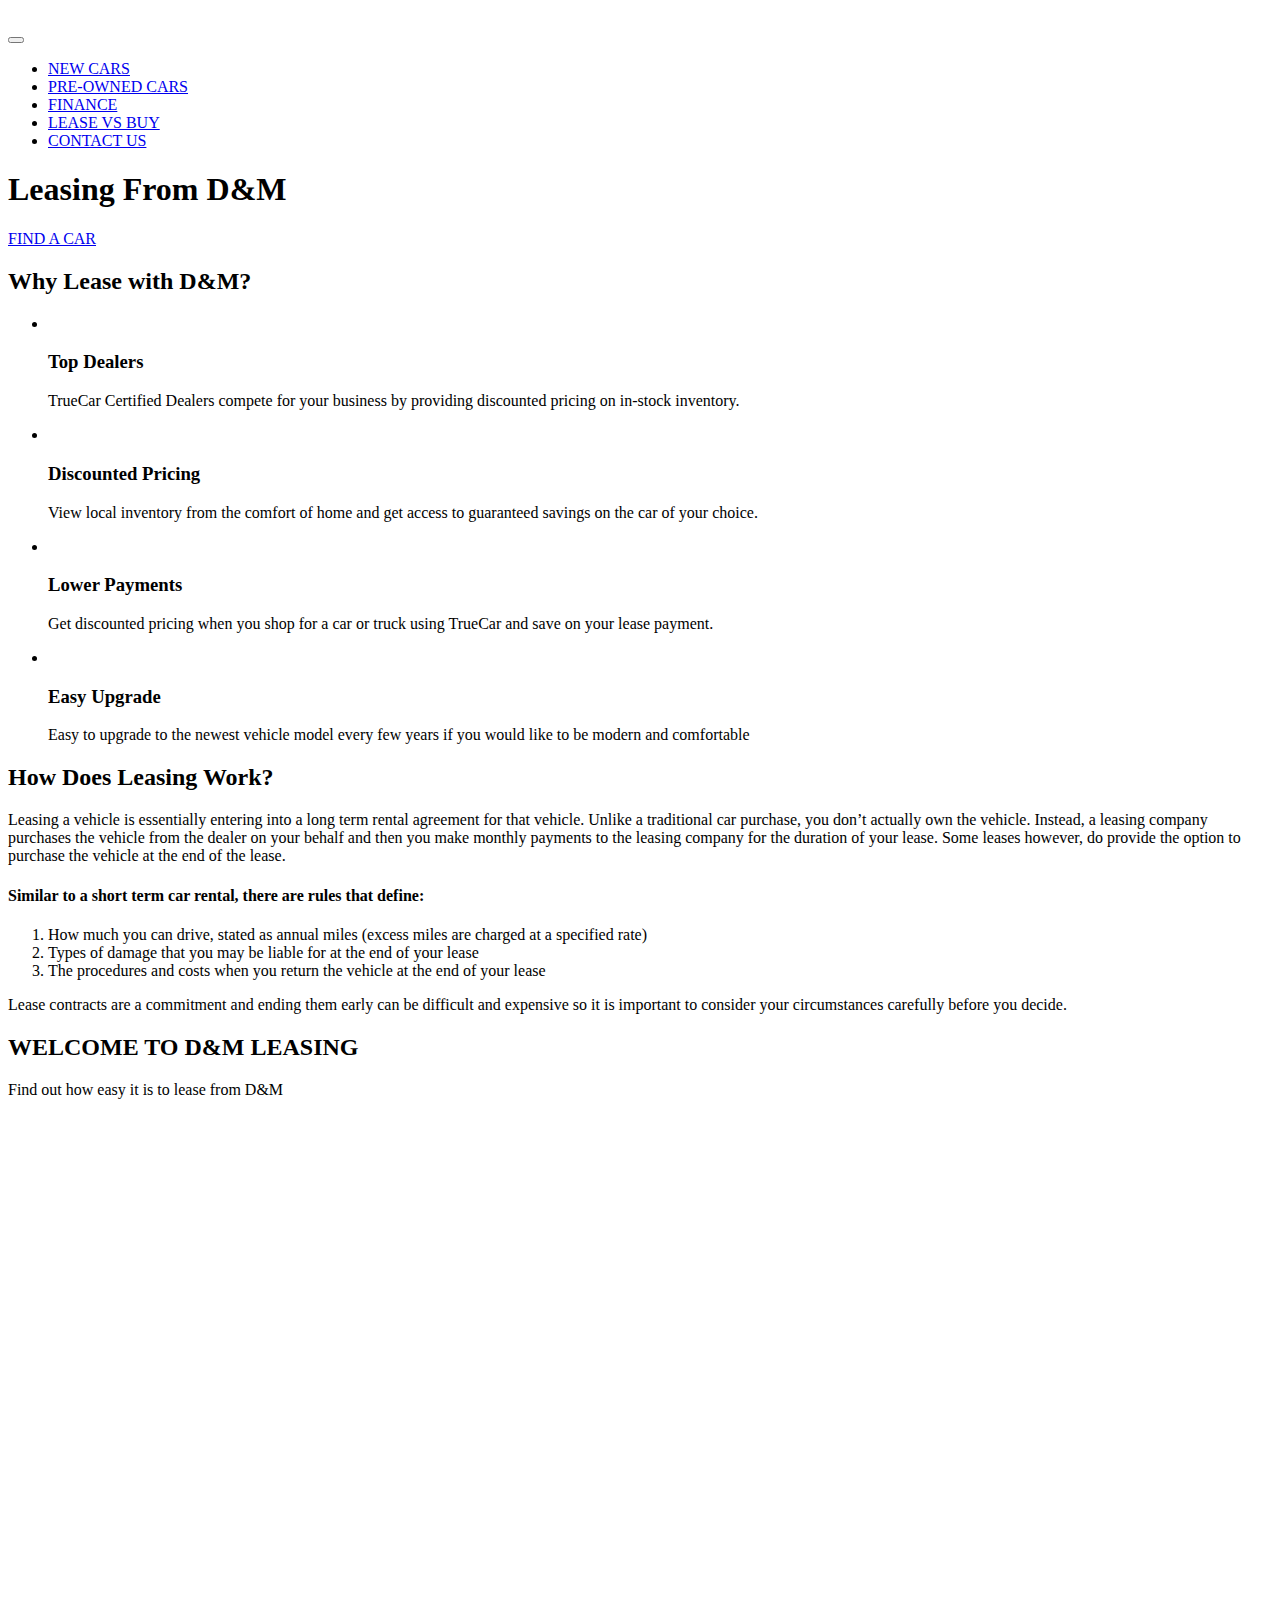
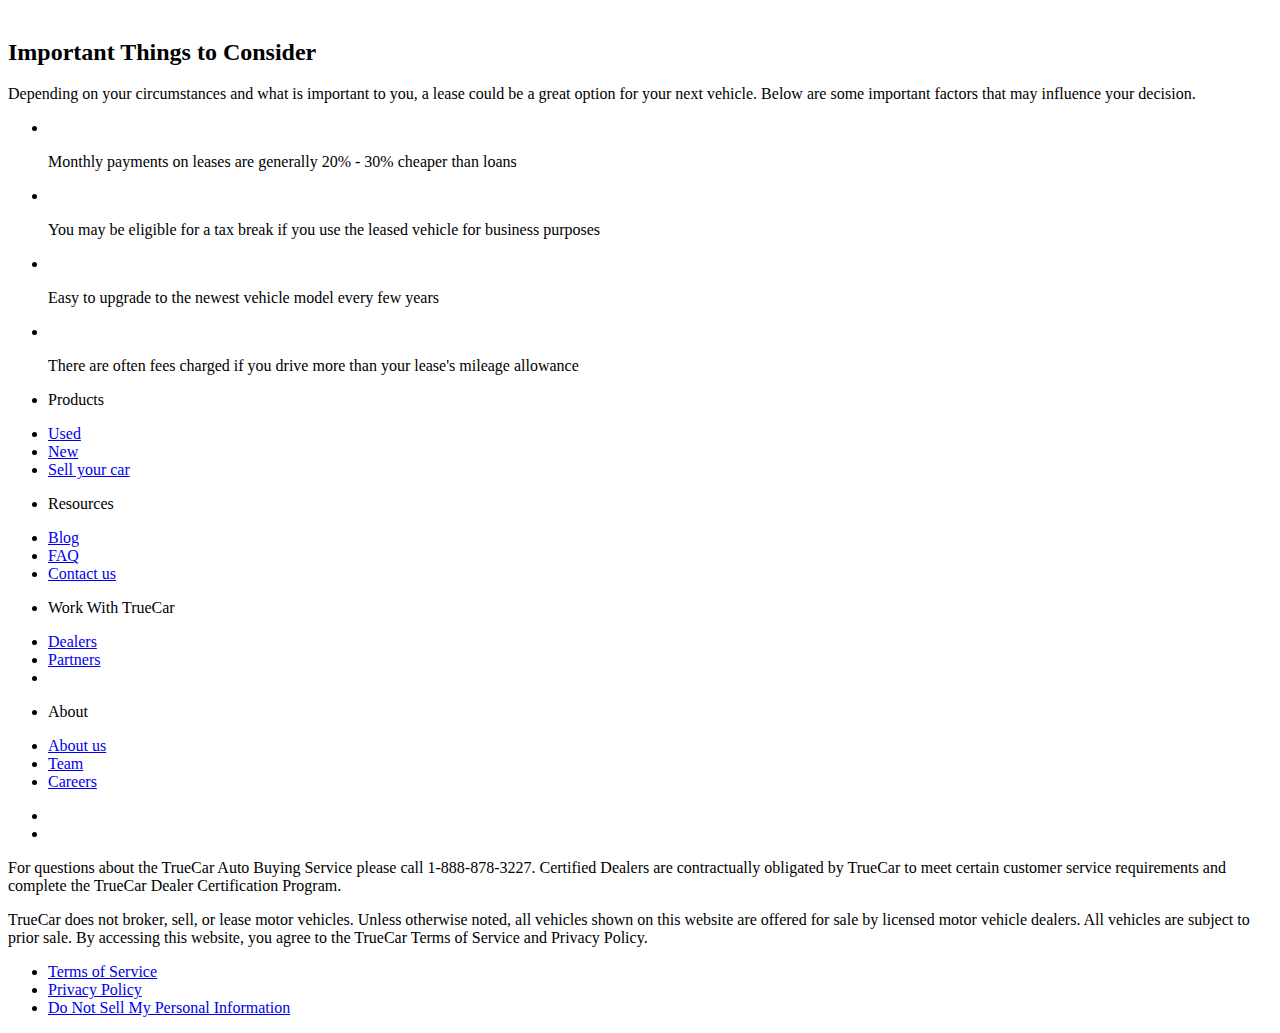
==== index.html @ 261bfec5 "Add files via upload" ====
<!DOCTYPE html>
<html lang="en">
<head>
    <meta charset="UTF-8">
    <meta name="viewport" content="width=device-width, initial-scale=1.0">
    <title>D&M Leasing</title>
    <link rel="preconnect" href="https://fonts.googleapis.com">
    <link rel="preconnect" href="https://fonts.gstatic.com" crossorigin>
    <link href="https://fonts.googleapis.com/css2?family=Inter:wght@400;700&display=swap" rel="stylesheet">
    <link rel="stylesheet" href="https://cdn.jsdelivr.net/npm/swiper@11/swiper-bundle.min.css"/>
    <link rel="stylesheet" href="../D&M Leasing/css/style.css">
</head>
<body>
    <div class="wrapper">
        <header class="header header-main">
            <div class="container">
                <div class="header__inner">
                    <a href="index.html" class="logo">
                        <img src="../D&M Leasing/img/logo.svg" alt="" class="logo__img">
                    </a>
                    <nav class="menu">
                        <button class="menu__btn">
                            <span></span>
                            <span></span>
                            <span></span>
                        </button>
                        <ul class="menu__list">
                            <li class="memu__list-item"><a href="new cars.html" class="menu__list-link">NEW CARS</a></li>
                            <li class="memu__list-item"><a href="#" class="menu__list-link">PRE-OWNED CARS</a></li>
                            <li class="memu__list-item"><a href="#" class="menu__list-link">FINANCE</a></li>
                            <li class="memu__list-item"><a href="#" class="menu__list-link">LEASE VS BUY</a></li>
                            <li class="memu__list-item"><a href="contacts.html" class="menu__list-link">CONTACT US</a></li>
                        </ul>
                    </nav>
                </div>
            </div>
        </header>
        <main class="main">
            <section class="top">
                <div class="container">
                    <h1 class="title">Leasing From D&M</h1>
                    <a href="#" class="top__link">FIND A CAR</a>
                </div>
            </section>
            <div class="slider">
                <div class="swiper">
                    <div class="swiper-wrapper">
                        <div class="swiper-slide" style="background-image: url(img/slide-1.jpeg);"></div>
                        <div class="swiper-slide" style="background-image: url(img/slide-2.jpeg);"></div>
                        <div class="swiper-slide" style="background-image: url(img/slide-1.jpeg);"></div>
                        <div class="swiper-slide" style="background-image: url(img/slide-2.jpeg);"></div>
                    </div>
                    <div class="swiper-pagination"></div>
                </div>
            </div>
            <section class="why-lease">
                <div class="container">
                    <h2 class="section-title">Why Lease with D&M?</h2>
                    <ul class="why-lease__list">
                        <li class="why-lease__item">
                            <img class="why-lease__item-img" src="../D&M Leasing/img/why-lease-1.svg" alt="">
                            <h3 class="why-lease__title">Top Dealers</h3>
                            <p class="why-lease__text">
                                TrueCar Certified Dealers compete for your business by 
                                providing discounted pricing on in-stock inventory.
                            </p>
                        </li>
                        <li class="why-lease__item">
                            <img class="why-lease__item-img" src="../D&M Leasing/img/why-lease-2.svg" alt="">
                            <h3 class="why-lease__title">Discounted Pricing</h3>
                            <p class="why-lease__text">
                                View local inventory from the comfort of home and get access 
                                to guaranteed savings on the car of your choice.
                            </p>
                        </li>
                        <li class="why-lease__item">
                            <img class="why-lease__item-img" src="../D&M Leasing/img/why-lease-3.svg" alt="">
                            <h3 class="why-lease__title">Lower Payments</h3>
                            <p class="why-lease__text">
                                Get discounted pricing when you shop for a car or truck using 
                                TrueCar and save on your lease payment.
                            </p>
                        </li>
                        <li class="why-lease__item">
                            <img class="why-lease__item-img" src="../D&M Leasing/img/why-lease-4.svg" alt="">
                            <h3 class="why-lease__title">Easy Upgrade</h3>
                            <p class="why-lease__text">
                                Easy to upgrade to the newest vehicle model every few years if you would 
                                like to be modern and comfortable
                            </p>
                        </li>
                    </ul>
                </div>
            </section>
            <section class="how-does">
                <div class="container">
                    <div class="how-does__inner">
                        <h2 class="section-title">How Does Leasing Work?</h2>
                        <p class="how-does__text">
                            Leasing a vehicle is essentially entering into a long term rental agreement for that vehicle. 
                            Unlike a traditional car purchase, you don’t actually own the vehicle. 
                            Instead, a leasing company purchases the vehicle from the dealer on your behalf and then you make monthly payments to the leasing company for the duration of your lease. 
                            Some leases however, do provide the option to purchase the vehicle at the end of the lease.
                        </p>
                        <h4 class="how-does-title">
                            Similar to a short term car rental, there are rules that define:
                        </h4>
                        <ol class="how-does-list">
                            <li class="how-does-item">
                                How much you can drive, stated as annual miles 
                                (excess miles are charged at a specified rate)
                            </li>
                            <li class="how-does-item">
                                Types of damage that you may be liable for at the end of your lease
                            </li>
                            <li class="how-does-item">
                                The procedures and costs when you return the vehicle at the end of your lease
                            </li>
                        </ol>
                        <p class="how-does__text">
                            Lease contracts are a commitment and ending them early can be difficult and expensive 
                            so it is important to consider your circumstances carefully before you decide.
                        </p>
                    </div>
                </div>
            </section>
            <section class="video">
                <div class="container">
                    <h2 class="section-title video__title">
                        WELCOME TO D&M LEASING
                    </h2>
                    <p class="video__text">
                        Find out how easy it is to lease from D&M
                    </p>
                    <iframe class="video__content" width="1000" height="500" src="https://www.youtube.com/embed/5R8-neaUKhg?si=1HfVx-0BCA6IxNmX&amp;controls=0" title="YouTube video player" frameborder="0" allow="accelerometer; autoplay; clipboard-write; encrypted-media; gyroscope; picture-in-picture; web-share" allowfullscreen></iframe>
                </div>
            </section>
            <section class="important">
                <div class="container">
                    <h2 class="section-title important__title">
                        Important Things to Consider
                    </h2>
                    <p class="important__text">
                        Depending on your circumstances and what is important to you, a lease could 
                        be a great option for your next vehicle. Below are some important factors that may influence your decision.
                    </p>
                    <ul class="important__list">
                        <li class="important__item">
                            <img class="important__item-img" src="../D&M Leasing/img/import-1.jpeg" alt="">
                            <p class="important__item-text">
                                Monthly payments on leases are generally 20% - 30% cheaper than loans
                            </p>
                        </li>
                        <li class="important__item">
                            <img class="important__item-img" src="../D&M Leasing/img/import-2.jpeg" alt="">
                            <p class="important__item-text">
                                You may be eligible for a tax break if you use the leased vehicle for business purposes
                            </p>
                        </li>
                        <li class="important__item">
                            <img class="important__item-img" src="../D&M Leasing/img/import-3.jpeg" alt="">
                            <p class="important__item-text">
                                Easy to upgrade to the newest vehicle model every few years
                            </p>
                        </li>
                        <li class="important__item">
                            <img class="important__item-img" src="../D&M Leasing/img/import-4.jpeg" alt="">
                            <p class="important__item-text">
                                There are often fees charged if you drive more than your lease's mileage allowance 
                            </p>
                        </li>
                    </ul>
                </div>
            </section>
        </main>
        <footer class="footer">
            <div class="container">
                <nav class="footer__menu">
                    <ul class="footer__menu-list">
                        <li class="footer__menu-item">
                            <p class="footer__menu-title">Products</p>
                        </li>
                        <li class="footer__menu-item">
                            <a href="#" class="footer__menu-link">Used</a>
                        </li>
                        <li class="footer__menu-item">
                            <a href="#" class="footer__menu-link">New</a>
                        </li>
                        <li class="footer__menu-item">
                            <a href="#" class="footer__menu-link">Sell your car</a>
                        </li>
                    </ul>
                    <ul class="footer__menu-list">
                        <li class="footer__menu-item">
                            <p class="footer__menu-title">Resources</p>
                        </li>
                        <li class="footer__menu-item">
                            <a href="#" class="footer__menu-link">Blog</a>
                        </li>
                        <li class="footer__menu-item">
                            <a href="#" class="footer__menu-link">FAQ</a>
                        </li>
                        <li class="footer__menu-item">
                            <a href="#" class="footer__menu-link">Contact us</a>
                        </li>
                    </ul>
                    <ul class="footer__menu-list">
                        <li class="footer__menu-item">
                            <p class="footer__menu-title">Work With TrueCar</p>
                        </li>
                        <li class="footer__menu-item">
                            <a href="#" class="footer__menu-link">Dealers</a>
                        </li>
                        <li class="footer__menu-item">
                            <a href="#" class="footer__menu-link">Partners</a>
                        </li>
                        <li class="footer__menu-item">
                            <a href="#" class="footer__menu-link"></a>
                        </li>
                    </ul>
                    <ul class="footer__menu-list">
                        <li class="footer__menu-item">
                            <p class="footer__menu-title">About</p>
                        </li>
                        <li class="footer__menu-item">
                            <a href="#" class="footer__menu-link">About us</a>
                        </li>
                        <li class="footer__menu-item">
                            <a href="#" class="footer__menu-link">Team</a>
                        </li>
                        <li class="footer__menu-item">
                            <a href="#" class="footer__menu-link">Careers</a>
                        </li>
                    </ul>
                </nav>
                <ul class="app">
                    <li class="app__item">
                        <a href="#" class="app__link-item">
                            <img class="app__item-img" src="../D&M Leasing/img/applestore.svg" alt="">
                        </a>
                    </li>
                    <li class="app__item">
                        <a href="#" class="app__link-item">
                            <img class="app__item-img" src="../D&M Leasing/img/googlestore.svg" alt="">
                        </a>
                    </li>
                </ul>
                <div class="footer__copy">
                    <p class="footer__copy-text">
                        For questions about the TrueCar Auto Buying Service please call 1-888-878-3227.
                        Certified Dealers are contractually obligated by 
                        TrueCar to meet certain customer service requirements and complete the TrueCar Dealer Certification Program.
                    </p>
                    <p class="footer__copy-text">
                        TrueCar does not broker, sell, or lease motor vehicles. Unless otherwise noted, all vehicles shown on this website are offered for sale by 
                        licensed motor vehicle dealers. All vehicles are subject to prior sale. 
                        By accessing this website, you agree to the TrueCar Terms of Service and Privacy Policy.
                    </p>
                </div>
                <nav class="copy__nav">
                    <ul class="copy__nav-list">
                        <li class="copy__nav-item">
                            <a href="#" class="copy__nav-link">Terms of Service</a>
                        </li>
                        <li class="copy__nav-item">
                            <a href="#" class="copy__nav-link">Privacy Policy</a>
                        </li>
                        <li class="copy__nav-item">
                            <a href="#" class="copy__nav-link">Do Not Sell My Personal Information</a>
                        </li>
                    </ul>
                </nav>
            </div>
        </footer>
    </div>


    <script src="https://cdn.jsdelivr.net/npm/swiper@11/swiper-bundle.min.js"></script>
    <script src="../D&M Leasing/js/main.js"></script>
</body>
</html>
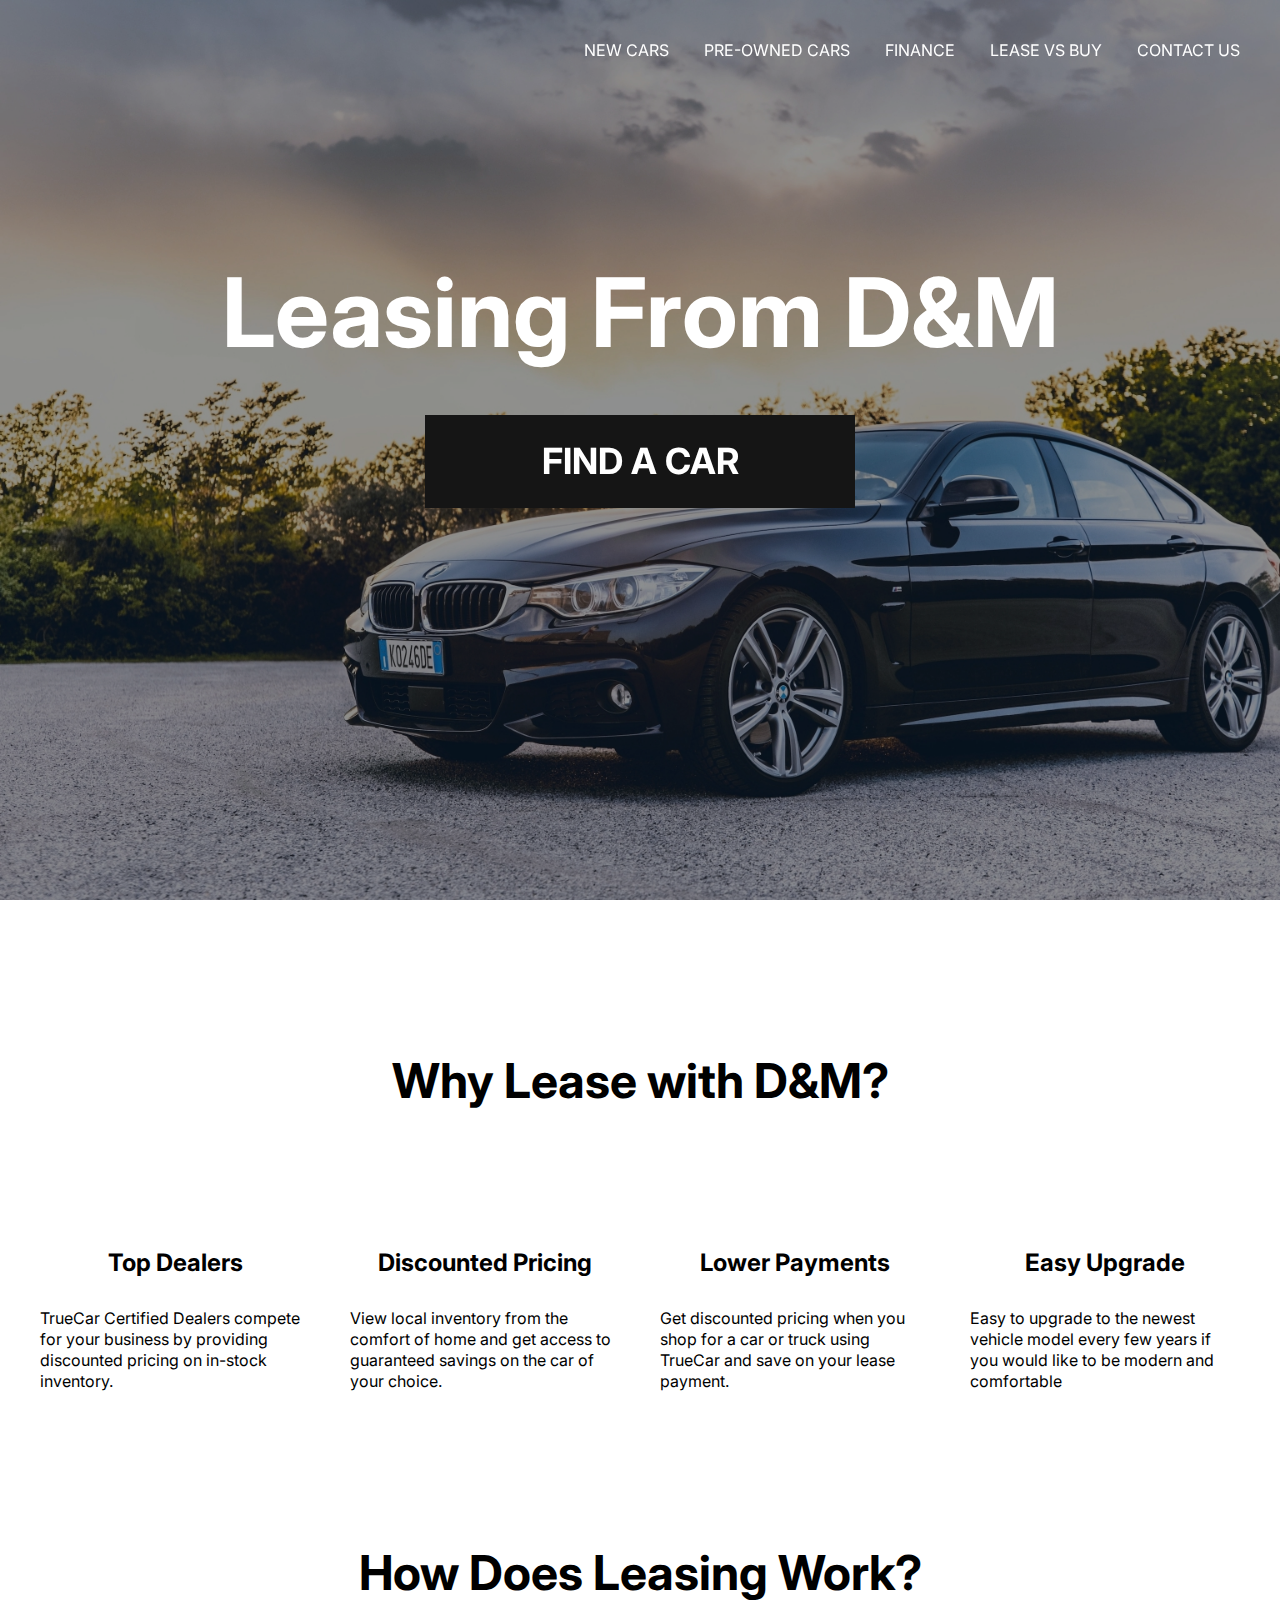
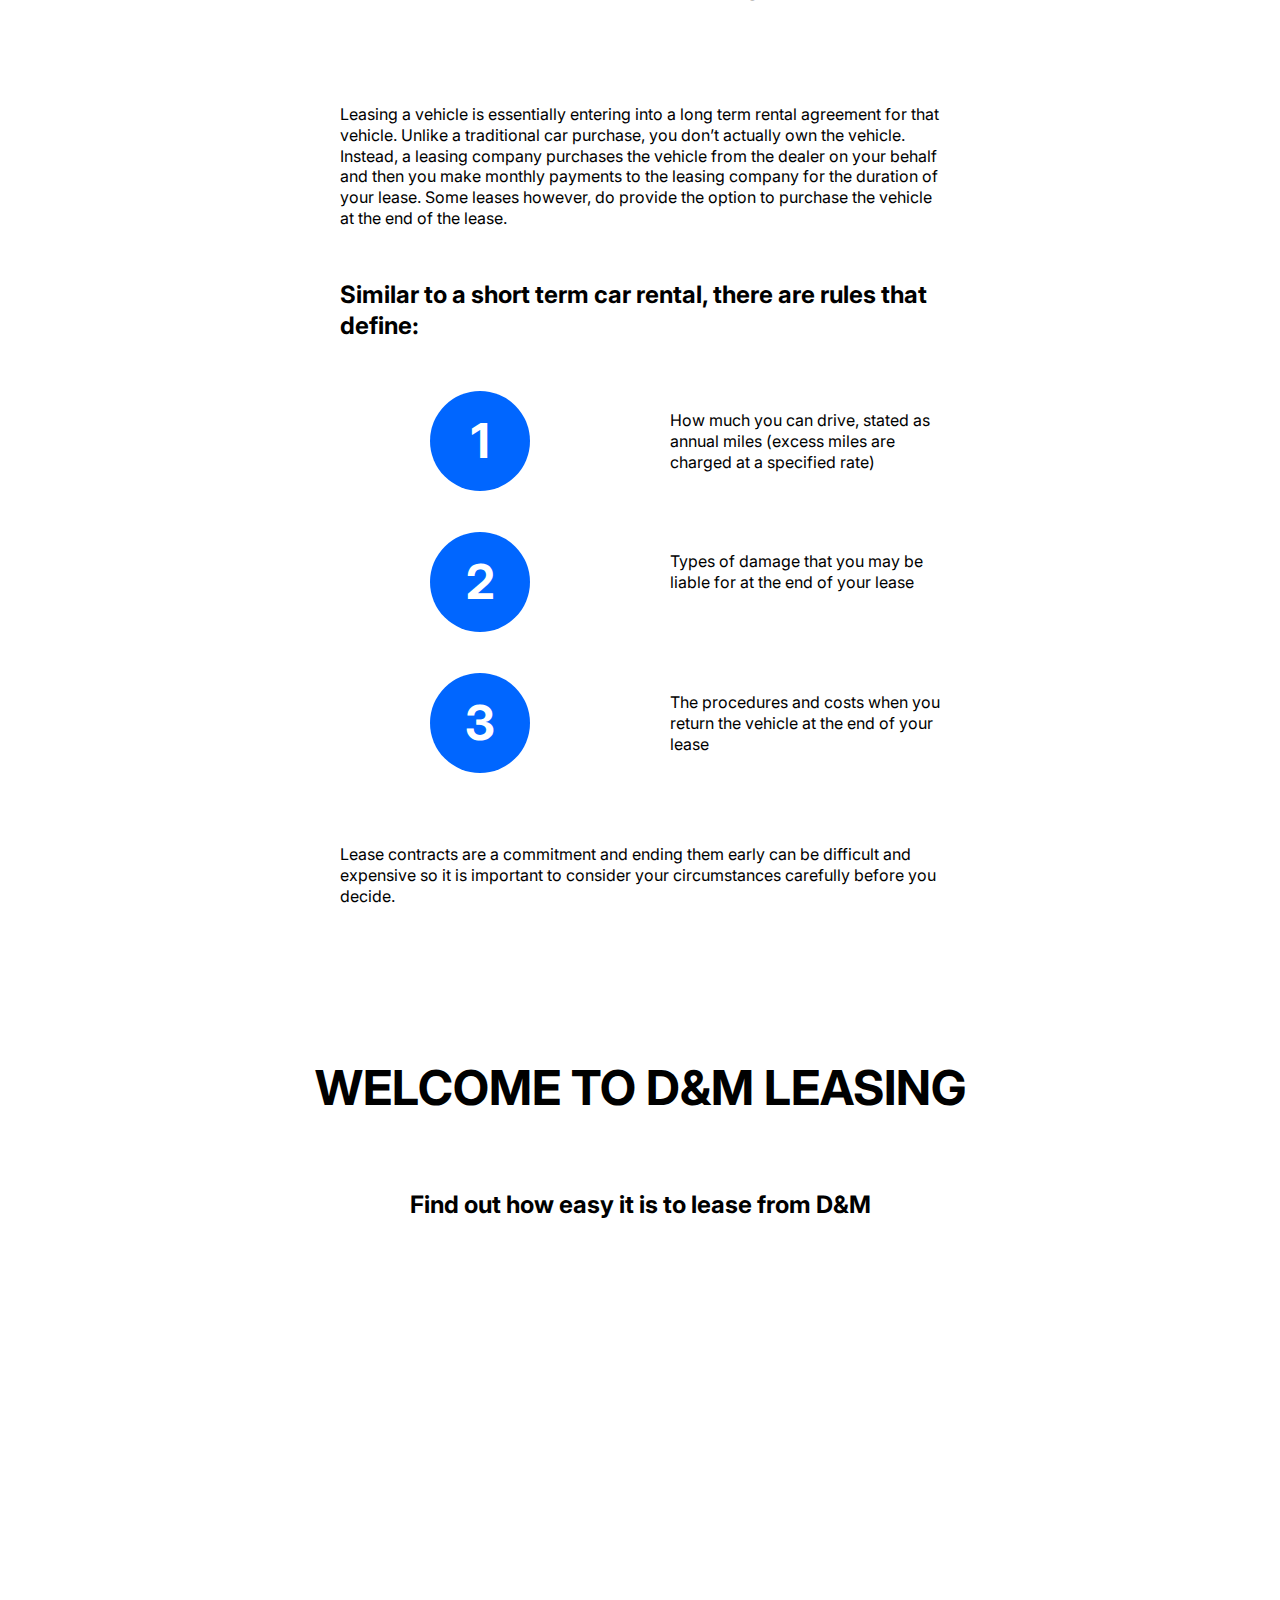
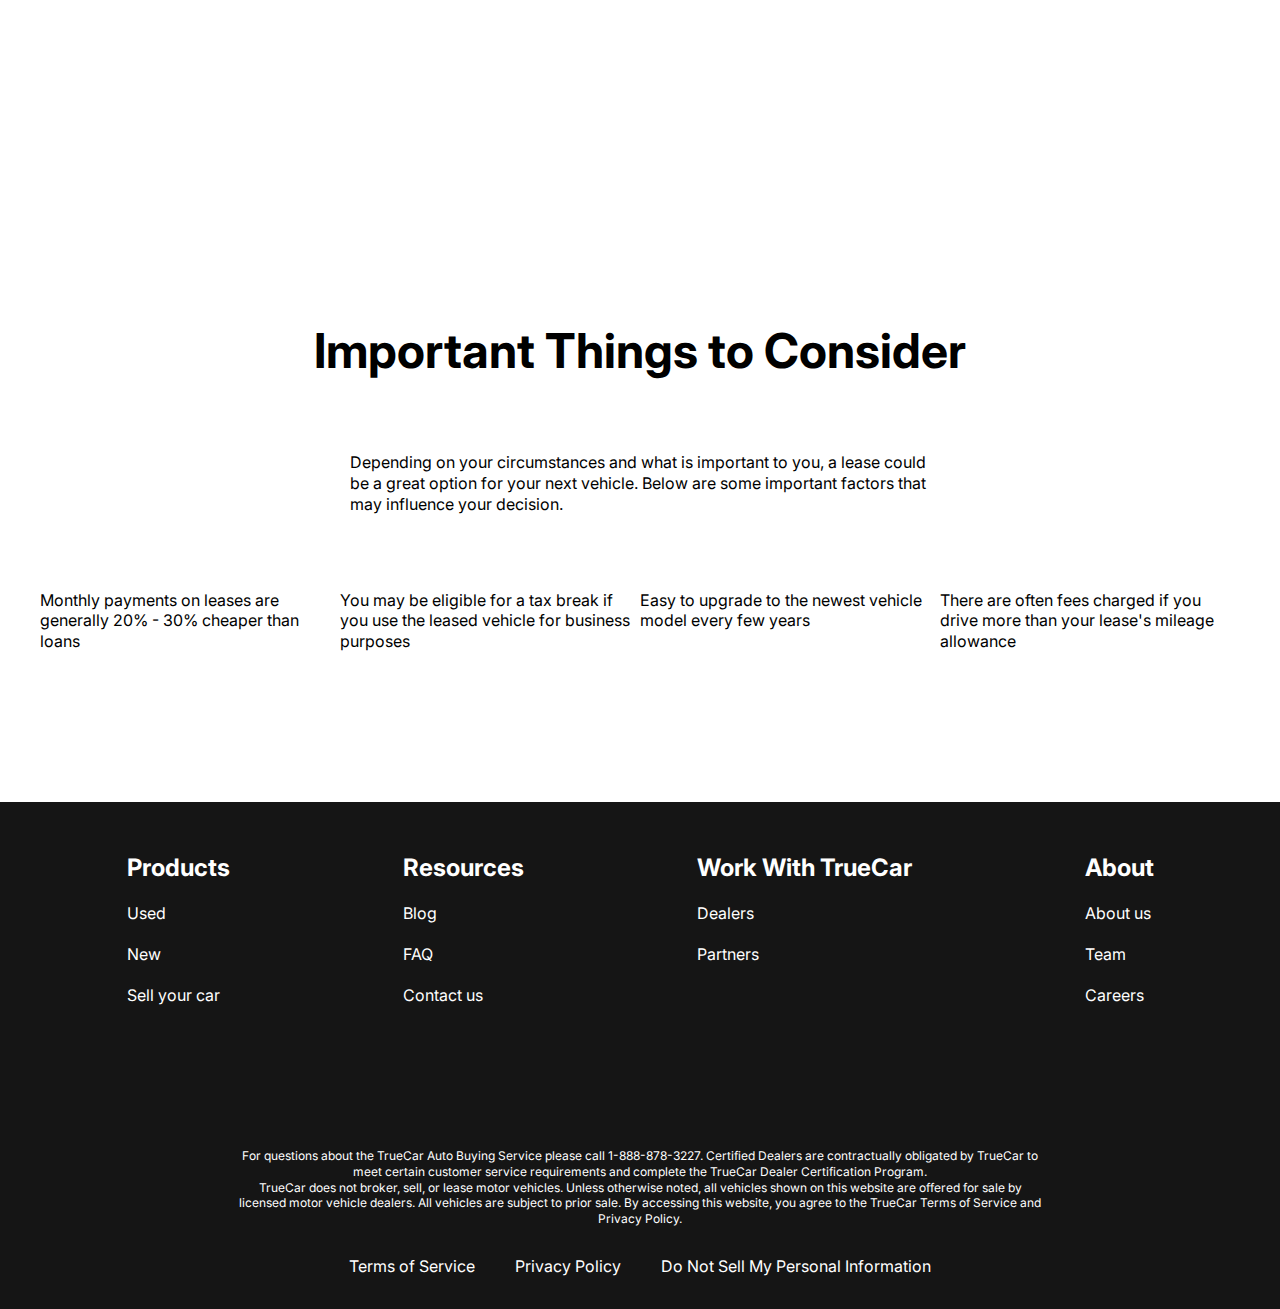
==== commit fa4cb360: "Update index.html" ====
--- a/index.html
+++ b/index.html
@@ -8,7 +8,7 @@
     <link rel="preconnect" href="https://fonts.gstatic.com" crossorigin>
     <link href="https://fonts.googleapis.com/css2?family=Inter:wght@400;700&display=swap" rel="stylesheet">
     <link rel="stylesheet" href="https://cdn.jsdelivr.net/npm/swiper@11/swiper-bundle.min.css"/>
-    <link rel="stylesheet" href="../D&M Leasing/css/style.css">
+    <link rel="stylesheet" href="css/style.css">
 </head>
 <body>
     <div class="wrapper">
@@ -278,4 +278,4 @@
     <script src="https://cdn.jsdelivr.net/npm/swiper@11/swiper-bundle.min.js"></script>
     <script src="../D&M Leasing/js/main.js"></script>
 </body>
-</html>+</html>
--- a/css/style.css
+++ b/css/style.css
@@ -0,0 +1,769 @@
+html {
+    box-sizing: border-box;
+}
+
+*,
+*::after,
+*::before {
+    box-sizing: inherit;
+    margin: 0;
+    padding: 0;
+}
+
+html,
+body {
+    height: 100%;
+}
+
+a {
+    text-decoration: none;
+    color: inherit;
+}
+.section-title {
+    margin-bottom: 50px;
+    font-size: 48px;
+    font-weight: 700;
+    text-align: center;
+}
+
+.wrapper {
+    min-height: 100%;
+    display: flex;
+    flex-direction: column;
+}
+
+ul {
+    list-style: none;
+}
+
+body {
+    font-family: 'Inter', sans-serif;
+    font-size: 16px;
+    font-weight: 400;
+    line-height: 1.3;
+}
+
+.container {
+    max-width: 1220px;
+    margin: 0 auto;
+    padding: 0 10px;
+}
+
+.header {
+    background-color: #151515;
+}
+
+.header-main {
+    background-color: transparent;
+    position: absolute;
+    z-index: 10;
+    left: 0;
+    right: 0;
+}
+
+.header__inner {
+    padding-top: 40px;
+    padding-bottom: 45px;
+    display: flex;
+    justify-content: space-between;
+    align-items: flex-end;
+}
+
+.menu__list {
+    display: flex;
+    gap: 35px;
+}
+
+.menu__list-link {
+    color: #fff;
+    text-transform: uppercase;
+}
+
+.menu__list-link--active {
+    color: #0066FF;
+}
+
+.footer {
+    background-color: #151515;
+    padding: 50px 0 32px;
+    color: #fff;
+}
+
+.footer__menu-list {
+    max-width: 250px;
+}
+
+.footer__menu {
+    display: flex;
+    justify-content: space-around;
+    margin-bottom: 50px;
+}
+
+.footer__menu-title {
+    font-size: 24px;
+    font-weight: 700;
+    padding-bottom: 20px;
+}
+
+.footer__menu-item + .footer__menu-item {
+    padding-bottom: 20px;
+}
+
+.app {
+    display: flex;
+    justify-content: center;
+    gap: 40px;
+    margin-bottom: 52px;
+}
+
+.footer__copy {
+    max-width: 806px;
+    margin: 0 auto 30px;
+    font-size: 12px;
+    text-align: center;
+}
+
+.copy__nav-list {
+    display: flex;
+    justify-content: center;
+    gap: 40px;
+}
+
+.main {
+    flex-grow: 1;
+}
+
+.top {
+    color: #fff;
+    text-align: center;    
+    padding-top: 250px;
+    padding-bottom: 50px;
+    position: absolute;
+    z-index: 5;
+    left: 0;
+    right: 0;
+
+}
+
+.title {
+
+    padding-bottom: 40px;
+    font-size: 96px;
+    font-weight: 700;
+}
+
+.top__link {
+    background-color: #151515;
+    padding: 23px;
+    max-width: 430px;
+    width: 100%;
+    display: inline-block;
+    text-transform: uppercase;
+    font-size: 36px;
+    font-weight: 700; 
+}
+
+.swiper::after {
+    content: '';
+    background: rgba(21, 21, 21, .3);
+    position: absolute;
+    z-index: 5;
+    left: 0;
+    right: 0;
+    bottom: 0;
+    top: 0;
+}
+
+.swiper-slide {
+    background-repeat: no-repeat;
+    background-size: cover;
+    background-position: center;
+    height: 100vh;
+}
+
+.swiper-pagination-bullet {
+    width: 120px;
+    height: 3px;
+    background-color: #151515;
+    border-radius: 0;
+    opacity: 1;
+}
+
+.swiper-pagination-horizontal.swiper-pagination-bullets
+.swiper-pagination-bullet {
+    margin: 0 15px;
+}
+
+.swiper-pagination-bullets.swiper-pagination-horizontal {
+    bottom: 50px;
+}
+
+.swiper-pagination-bullet-active {
+    height: 6px;
+    background-color: #fff;
+}
+
+.why-lease {
+    padding: 150px 0;
+}
+
+.section-title {
+    padding-bottom: 50px;
+}
+
+.why-lease__list {
+    display: grid;
+    grid-template-columns: repeat(4, 1fr);
+    gap: 40px;
+    text-align: center;
+}
+
+.why-lease__item-img {
+    margin-bottom: 30px;
+}
+
+.why-lease__title {
+    margin-bottom: 30px;
+    font-size: 24px;
+    font-weight: 700;
+}
+
+.why-lease__text {
+    text-align: left;
+}
+
+.how-does {
+    padding-bottom: 150px;
+}
+
+.how-does__inner {
+    max-width: 600px;
+    margin: 0 auto;
+}
+
+.how-does-title {
+    font-size: 24px;
+    font-weight: 700;
+    padding-top: 50px;
+}
+
+.how-does-list {
+    padding: 50px 0 70px;
+    counter-reset: myCounter;
+}
+
+.how-does-item {
+    list-style-type: none;
+    width: 270px;
+    position: relative;
+    margin-left: auto;
+    box-sizing: content-box;
+    padding: 19px 0 19px 240px;
+    min-height: 63px;
+}
+
+.how-does-item + .how-does-item {
+    margin-top: 40px;
+}
+
+.how-does-item::before {
+   counter-increment: myCounter;
+   content: counter(myCounter);
+   display: flex;
+   justify-content: center;
+   align-items: center;
+   background-color: #0066FF;
+   font-size: 48px;
+   font-weight: 700;
+   width: 100px;
+   height: 100px;
+   border-radius: 50%;
+   color: #fff;
+   position: absolute;
+   left: 0;
+   top: 0;
+}
+
+.video {
+    padding-bottom: 150px;
+}
+
+.video__title {
+    margin-bottom: 20px;
+}
+
+.video__text {
+    font-size: 24px;
+    font-weight: 700;
+    margin-bottom: 50px;
+    text-align: center;
+}
+
+.video__content {
+    margin: 0 auto;
+    display: block;
+}
+
+.important {
+    padding-bottom: 150px;
+}
+
+.important__title {
+    margin-bottom: 20px;
+}
+
+.important__text {
+    margin: 0 auto 50px;
+    max-width: 580px;
+}
+
+.important__list {
+    display: grid;
+    grid-template-columns: repeat(4, 1fr);
+}
+
+.important__item-img{
+    margin-bottom: 20px;
+}
+
+.contact {
+    padding: 100px 0 150px;
+}
+
+.contact__title {
+    margin-bottom: 20px;
+}
+
+.contact__text {
+    font-size: 24px;
+    font-weight: 700;
+    text-align: center;
+    margin-bottom: 50px;
+    padding: 0 100px;
+}
+
+.form {
+    max-width: 580px;
+    margin: 0 auto;
+    display: flex;
+    justify-content: space-between;
+    flex-wrap: wrap;
+}
+
+.form__input {
+    width: 270px;
+    padding: 18px 20px;
+    display: inline-block;
+    border: 1px solid #0066FF;
+    margin-bottom: 50px;
+    font-family: 'Inter', sans-serif;
+    font-size: 16px;
+    font-weight: 400;
+    line-height: 1.3;
+    color: #000;
+}
+
+.form__input::placeholder,
+.form__textarea::placeholder {
+    font-family: 'Inter', sans-serif;
+    font-size: 16px;
+    font-weight: 400;
+    line-height: 1.3;
+    color: #000;
+    opacity: .5;
+}
+
+.form__textarea {
+    width: 100%;
+    resize: none;
+    padding: 28px 20px;
+    height: 290px;
+    border: 1px solid #0066FF;
+    margin-bottom: 50px;
+    font-family: 'Inter', sans-serif;
+    font-size: 16px;
+    font-weight: 400;
+    line-height: 1.3;
+    color: #000;
+}
+
+.form__btn {
+    text-transform: uppercase;
+    color: #fff;
+    background-color: #151515;
+    font-family: 'Inter', sans-serif;
+    font-size: 16px;
+    font-weight: 400;
+    padding: 13px 61px;
+    margin: 0 auto;
+    border: none;
+}
+
+.blog {
+    padding-bottom: 150px;
+}
+
+.blog__items {
+    display: grid;
+    grid-template-columns: repeat(2, 1fr);
+    gap: 40px;
+    margin-bottom: 70px;
+}
+
+.blog__item {
+    display: flex;
+    justify-content: space-between;
+    flex-wrap: wrap;
+}
+
+.blog__item-img {
+    margin-bottom: 30px;
+    width: 100%;
+}
+
+.blog__item-title {
+    flex-basis: 446px;
+    font-size: 24px;
+    font-weight: 700;
+}
+
+.blog__item-link {
+    color: #fff;
+    background-color: #0066FF;
+    padding: 4px 20px;
+}
+
+.showmore__link {
+    text-transform: uppercase;
+    background-color: #151515;
+    color: #fff;
+    padding: 13px;
+    width: 225px;
+    margin: 0 auto;
+    text-align: center;
+    display: block;
+}
+
+.choose__car  {
+    padding: 100px 0 150px;
+}
+
+.tabs {
+    margin-bottom: 70px;
+}
+
+.tabs__btn {
+    padding: 0 150px 100px;
+    display: flex;
+    justify-content: space-between;
+    gap: 80px;
+}
+
+.tabs__btn-item {
+    font-size: 24px;
+    font-weight: 700;
+    cursor: pointer;
+    border: none;
+    background-color: transparent;
+    padding: 0;
+}
+
+.tabs__btn-item--active {
+    color: #0066FF;
+}
+
+.tabs__content-item {
+    display: none;
+    grid-template-columns: repeat(4, 1fr);
+    gap: 100px 40px;
+}
+
+.tabs__content-item.tabs__content-item--active {
+    display: grid;
+}
+
+.card {
+    text-align: center;
+}
+
+.card__content {
+    padding: 0 5px;
+    border: 1px solid #0066FF;
+    border-top: 0;
+}
+
+.card__img {
+    display: block;
+}
+
+.card__title {
+    padding-top: 20px;
+    font-size: 24px;
+    font-weight: 700;
+    margin-bottom: 20px;
+
+}
+
+.card__text {
+    margin-bottom: 20px;
+}
+
+.card__price {
+    margin-bottom: 20px;
+    margin-bottom: 20px;
+    font-size: 24px;
+    font-weight: 700;
+}
+
+.card__link {
+    display: block;
+    color: #0066FF;
+    border: 1px solid #0066FF;
+    border-top: 0;
+}
+
+.menu__btn {
+    width: 20px;
+    height: 20px;
+    display: flex;
+    flex-direction: column;
+    justify-content: space-between;
+    padding: 0;
+    border: none;
+    background-color: transparent;
+    cursor: pointer;
+    display: none;
+}
+
+.menu__btn span{
+    height: 2px;
+    background-color: #fff;
+    width: 100%;
+}
+
+.card__img {
+    width: 100%;
+}
+
+
+
+@media (max-width: 1180px) {
+    .important__list {
+        gap: 30px 20px;
+    }
+
+    .important__item-img {
+        width: 100%;
+    }
+    .tabs__content-item {
+        grid-template-columns: repeat(3, 1fr);
+    }
+}
+
+@media (max-width: 1040px) {
+    .video__content {
+        width: 100%;
+    }
+    .tabs__btn {
+        padding: 0 0 50px;
+        gap: 20px;
+    }
+}
+
+@media (max-width: 860px) {
+    .menu__btn {
+        display: flex;
+    }
+
+    .menu__btn,
+    .logo {
+        position: relative;
+        z-index: 10;
+    } 
+
+    .menu__list {
+        position: absolute;
+        z-index: 5;
+        background-color: #151515;
+        flex-direction: column;
+        height: 100vh;
+        padding-top: 200px;
+        top: 0;
+        left: 0;
+        right: 0;
+        bottom: 0;
+        align-items: center;
+        transform: translateY(-100%);
+        transition: transform .3s ease;
+    }
+
+    .menu__list.menu__list--active {
+        transform: translateY(0%);
+    }
+
+    .why-lease__list {
+        grid-template-columns: repeat(2, 1fr);
+        gap: 20px;
+    }
+
+    .important__list {
+        grid-template-columns: repeat(2, 1fr);
+    }
+
+}
+
+@media (max-width: 768px) {
+    .title {
+        font-size: 70px;
+    }
+
+    .top__link {
+        font-size: 28px;
+        max-width: 360px;
+        padding: 16px;
+    }
+
+    .video__content {
+        height: 400px;
+    }
+
+    .swiper-pagination-bullet {
+        width: 60px;
+    }
+
+    .swiper-pagination-bullet-active {
+        height: 4px;
+    }
+
+    .footer__menu {
+        display: grid;
+        grid-template-columns: repeat(2, 1fr);
+        margin-bottom: 50px;
+        gap: 40px;
+    }
+}
+
+@media (max-width: 650px) {
+    .tabs__content-item {
+        grid-template-columns: repeat(1, 1fr);
+    }
+    
+    .tabs__btn-item {
+        font-size: 18px;
+    }
+
+    .blog__items {
+        grid-template-columns: repeat(1, 1fr);
+    }
+
+    .contacts {
+        padding: 50px 0;
+    }
+
+    .form__input {
+        width: 100%;
+        margin-bottom: 30px;
+    }
+
+    .contact__text {
+        padding: 0;
+    }
+}
+
+@media (max-width: 540px) {
+    .title {
+        font-size: 60px;
+    }
+
+    .top__link {
+        max-width: 310px;
+        font-size: 22px;
+    }
+
+    .swiper-pagination-horizontal.swiper-pagination-bullets .swiper-pagination-bullet {
+        margin: 0 10px;
+    }
+
+    .swiper-pagination-bullet {
+        width: 35px;
+    }
+
+    .why-lease__list {
+        grid-template-columns: repeat(1, 1fr);
+    }
+
+    .why-lease {
+        padding: 50px 0;
+    }
+
+    .section-title {
+        font-size: 34px;
+    }
+
+    .how-does-list {
+        padding: 30px 0 40px;
+    }
+
+    .how-does {
+        padding-bottom: 50px;
+    }
+
+    .how-does-item {
+        padding: 65px 0 19px 0;
+        margin-right: auto;
+    }
+
+    .how-does-item::before {
+        right: 0;
+        margin: 0 auto;
+        width: 50px;
+        height: 50px;
+        font-size: 32px;
+    }
+
+    .video {
+        padding-bottom: 50px;
+    }
+
+    .video__content {
+        height: 200px;
+    }
+
+    .important__list {
+        grid-template-columns: repeat(1, 1fr);
+    }
+
+    .app,
+    .copy__nav-list {
+        flex-direction: column;
+        align-items: center;
+    }
+
+    .copy__nav-list {
+        gap: 20px;
+    }
+    .blog__item-title {
+        margin-bottom: 10px;
+    }
+
+    .blog__item-link {
+        margin-left: auto;
+    }
+
+    .tabs__btn {
+        flex-direction: column;
+    }
+
+    .choose {
+        padding: 50px 0;
+    }
+
+    .tabs__content-item {
+        gap: 40px;
+    }
+
+    .blog {
+        padding-bottom: 50px;
+    }
+}
+
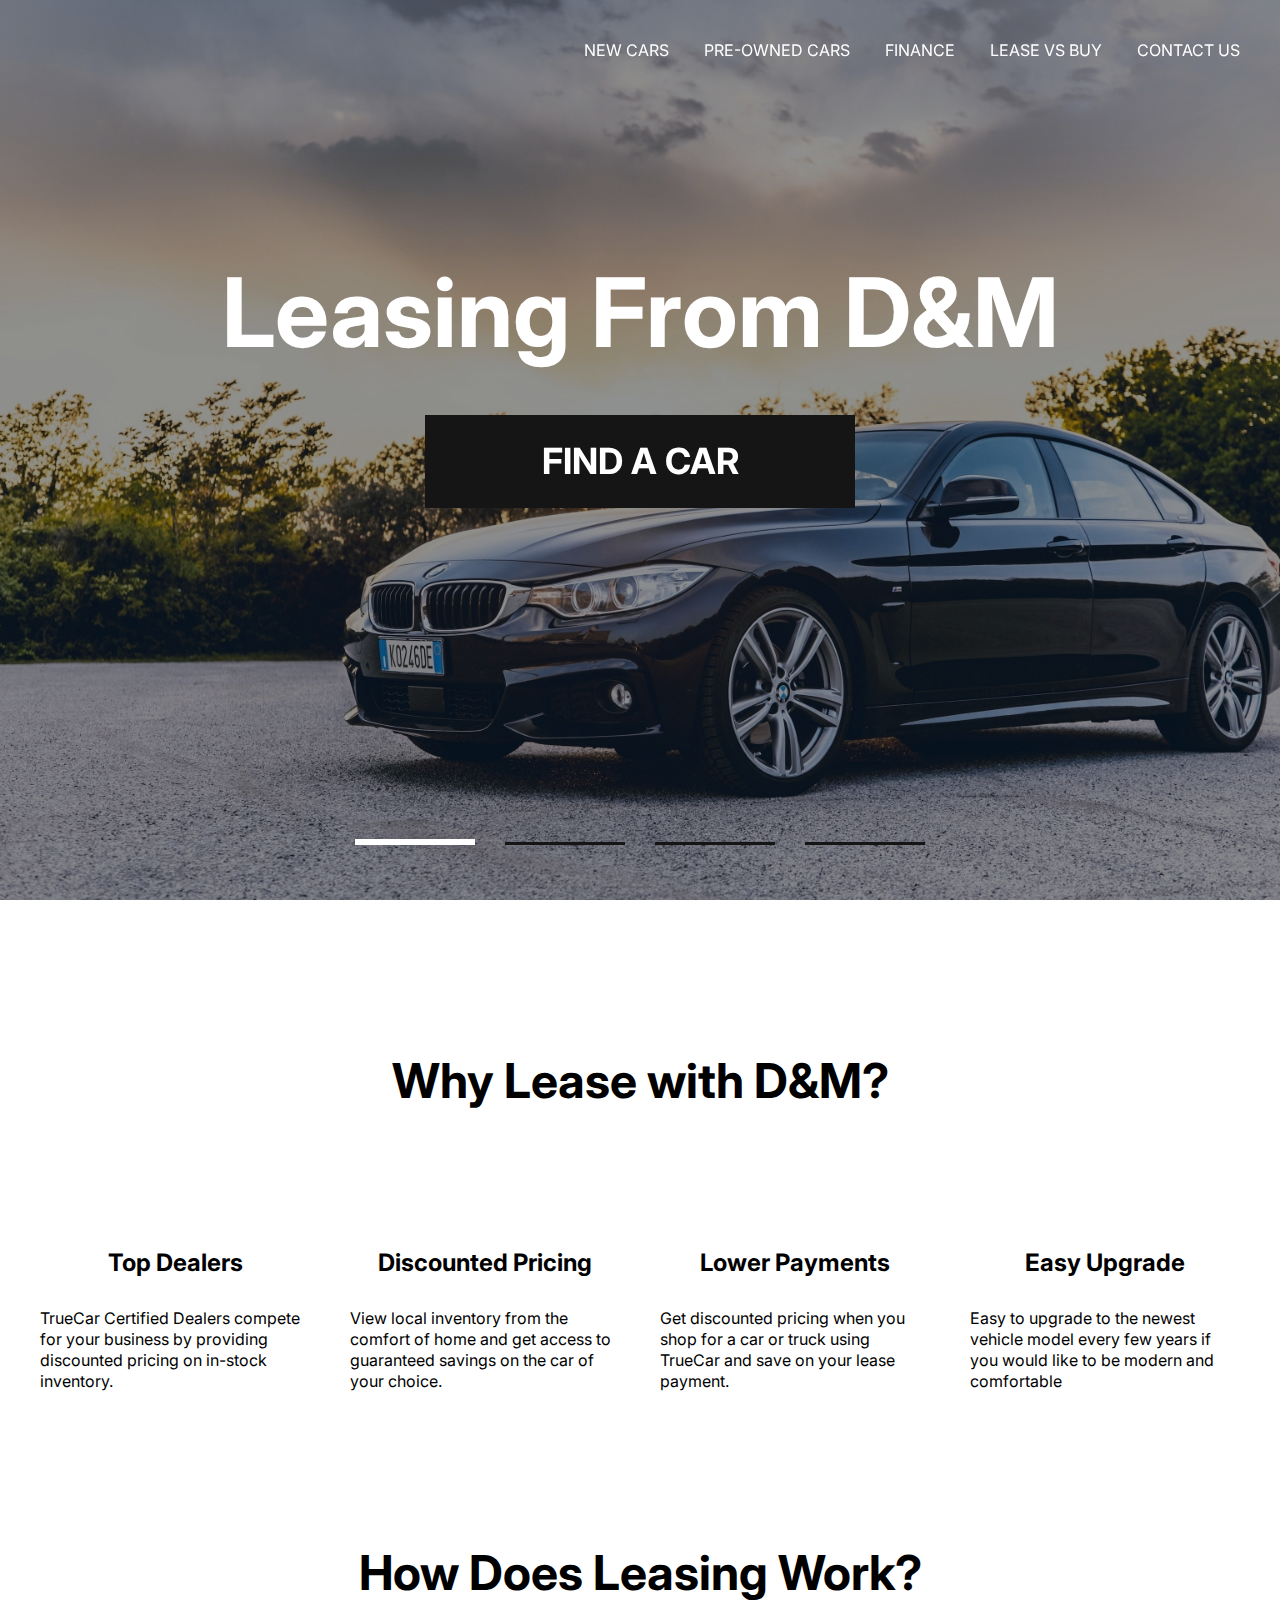
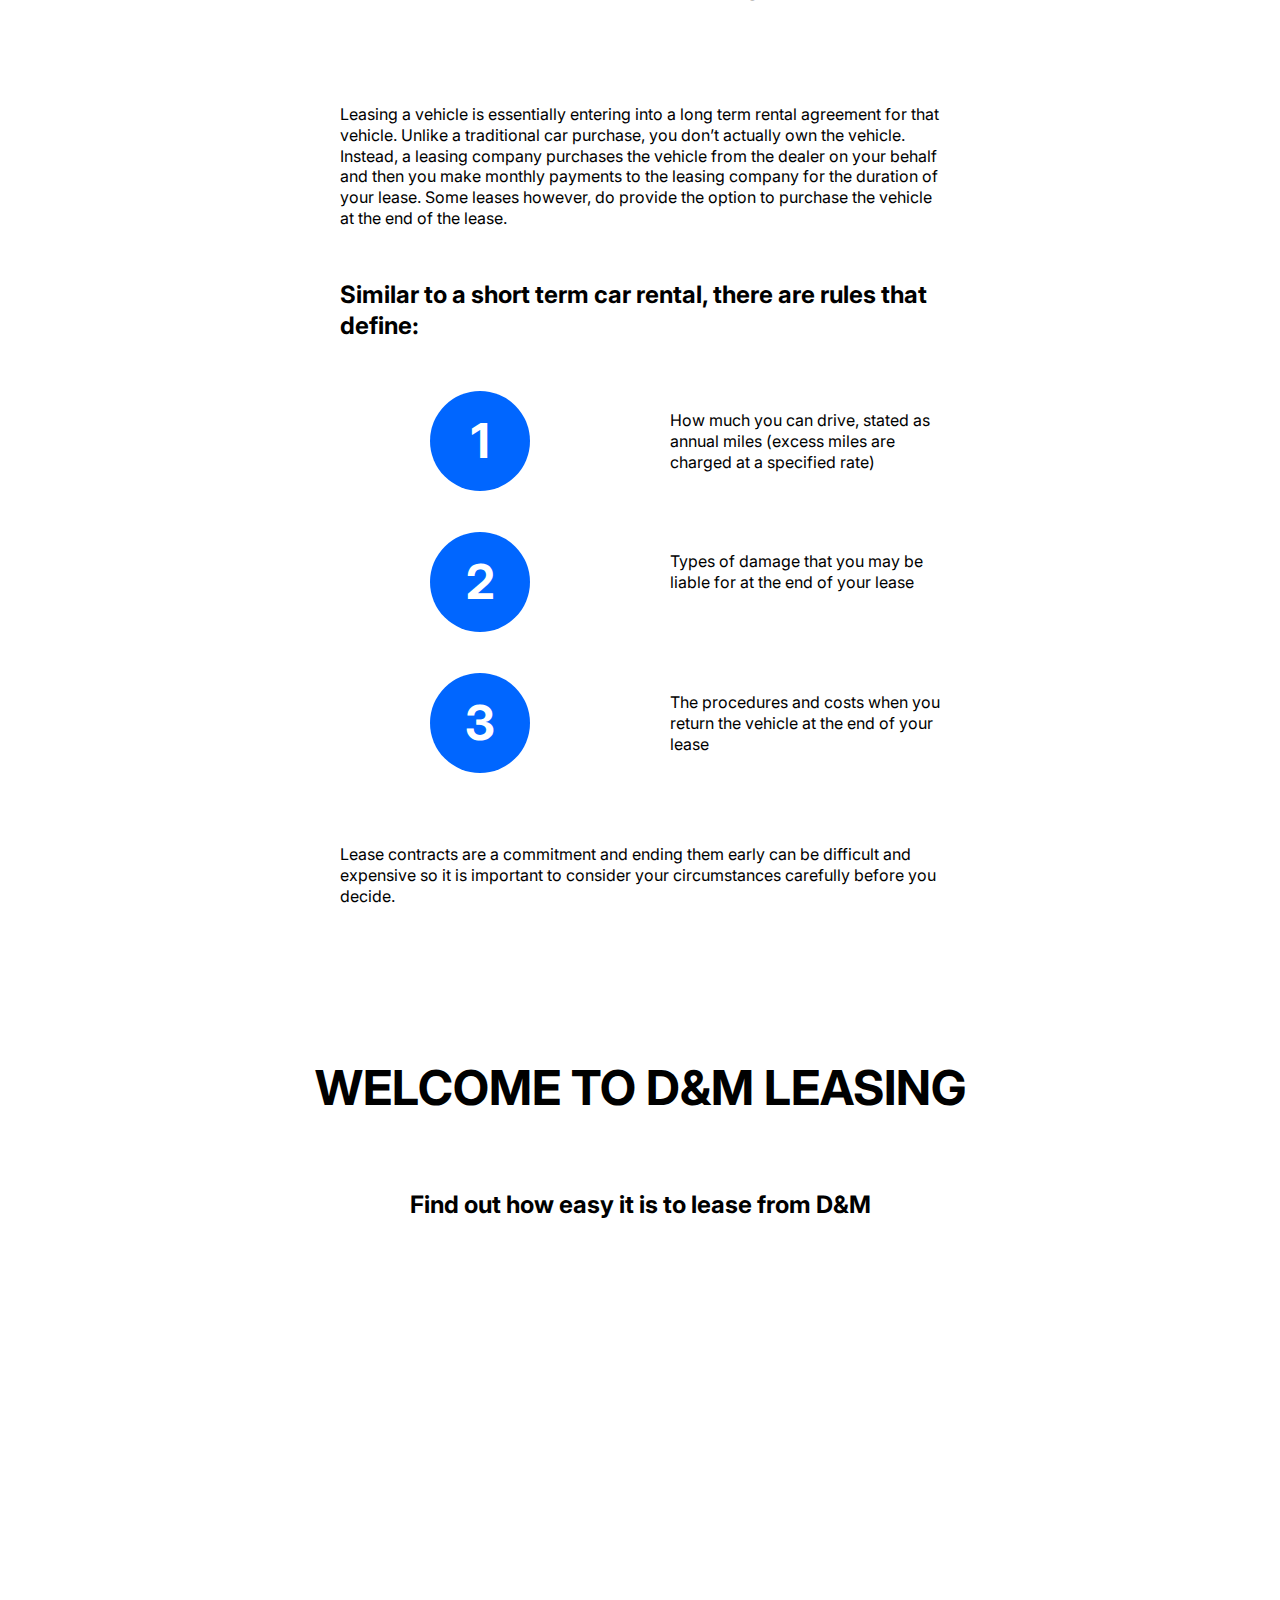
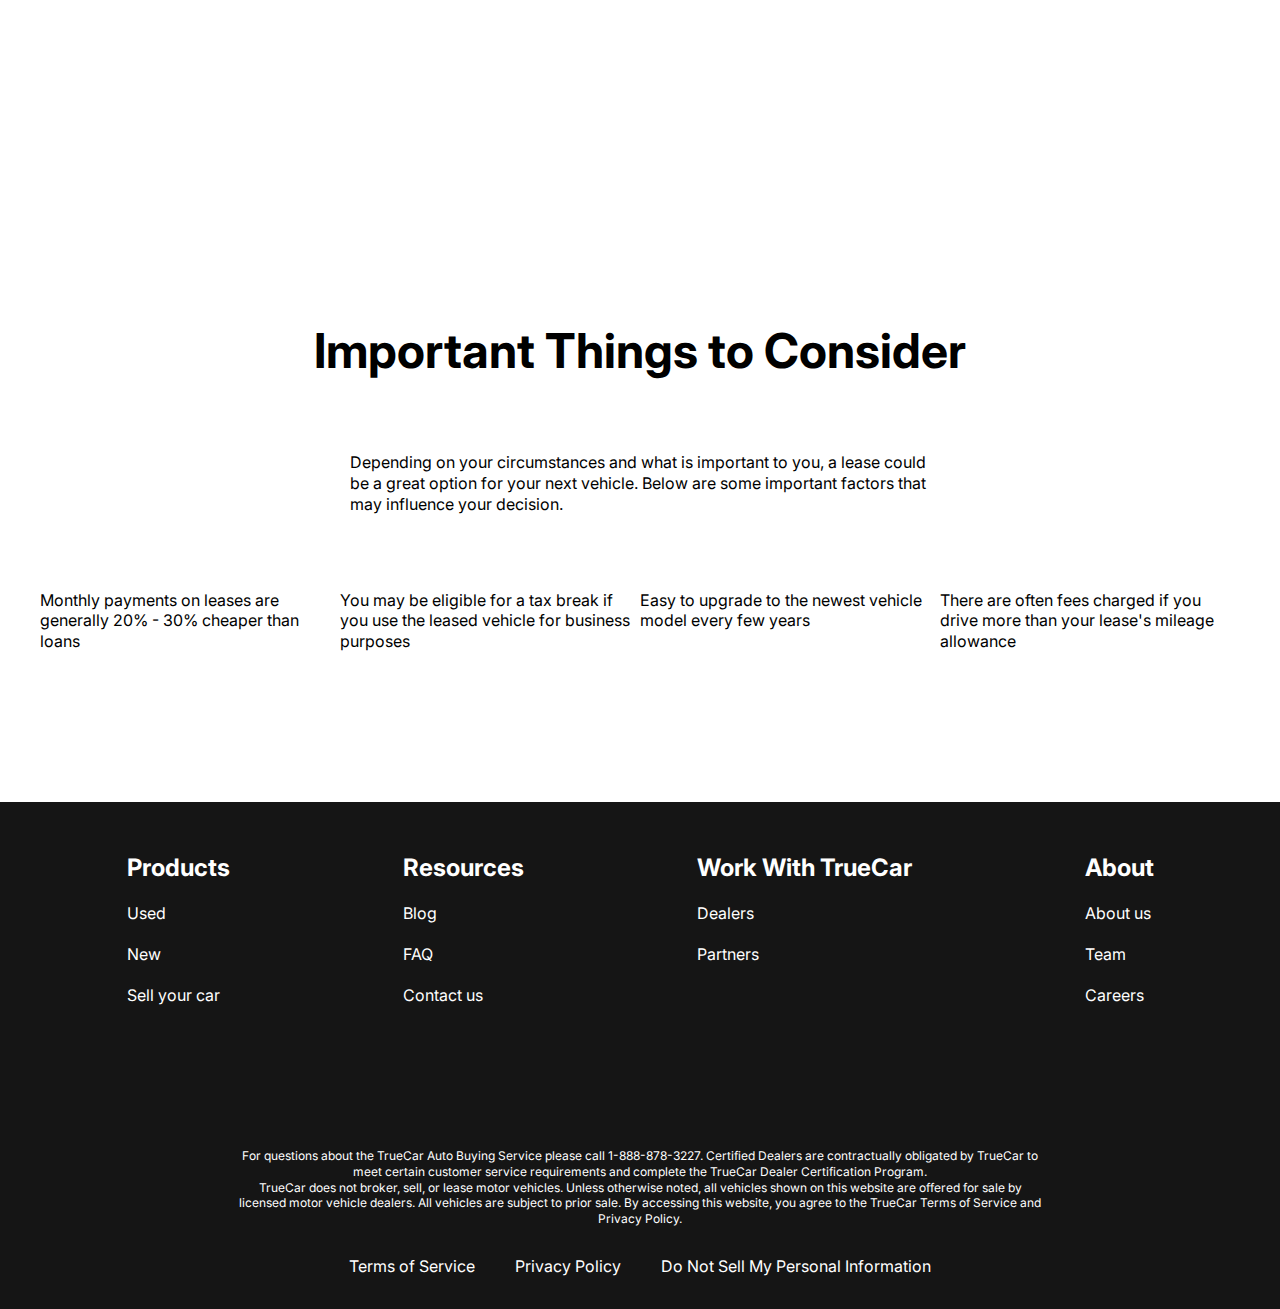
==== commit bec37299: "Update index.html" ====
--- a/index.html
+++ b/index.html
@@ -276,6 +276,6 @@
 
 
     <script src="https://cdn.jsdelivr.net/npm/swiper@11/swiper-bundle.min.js"></script>
-    <script src="../D&M Leasing/js/main.js"></script>
+    <script src="js/main.js"></script>
 </body>
 </html>
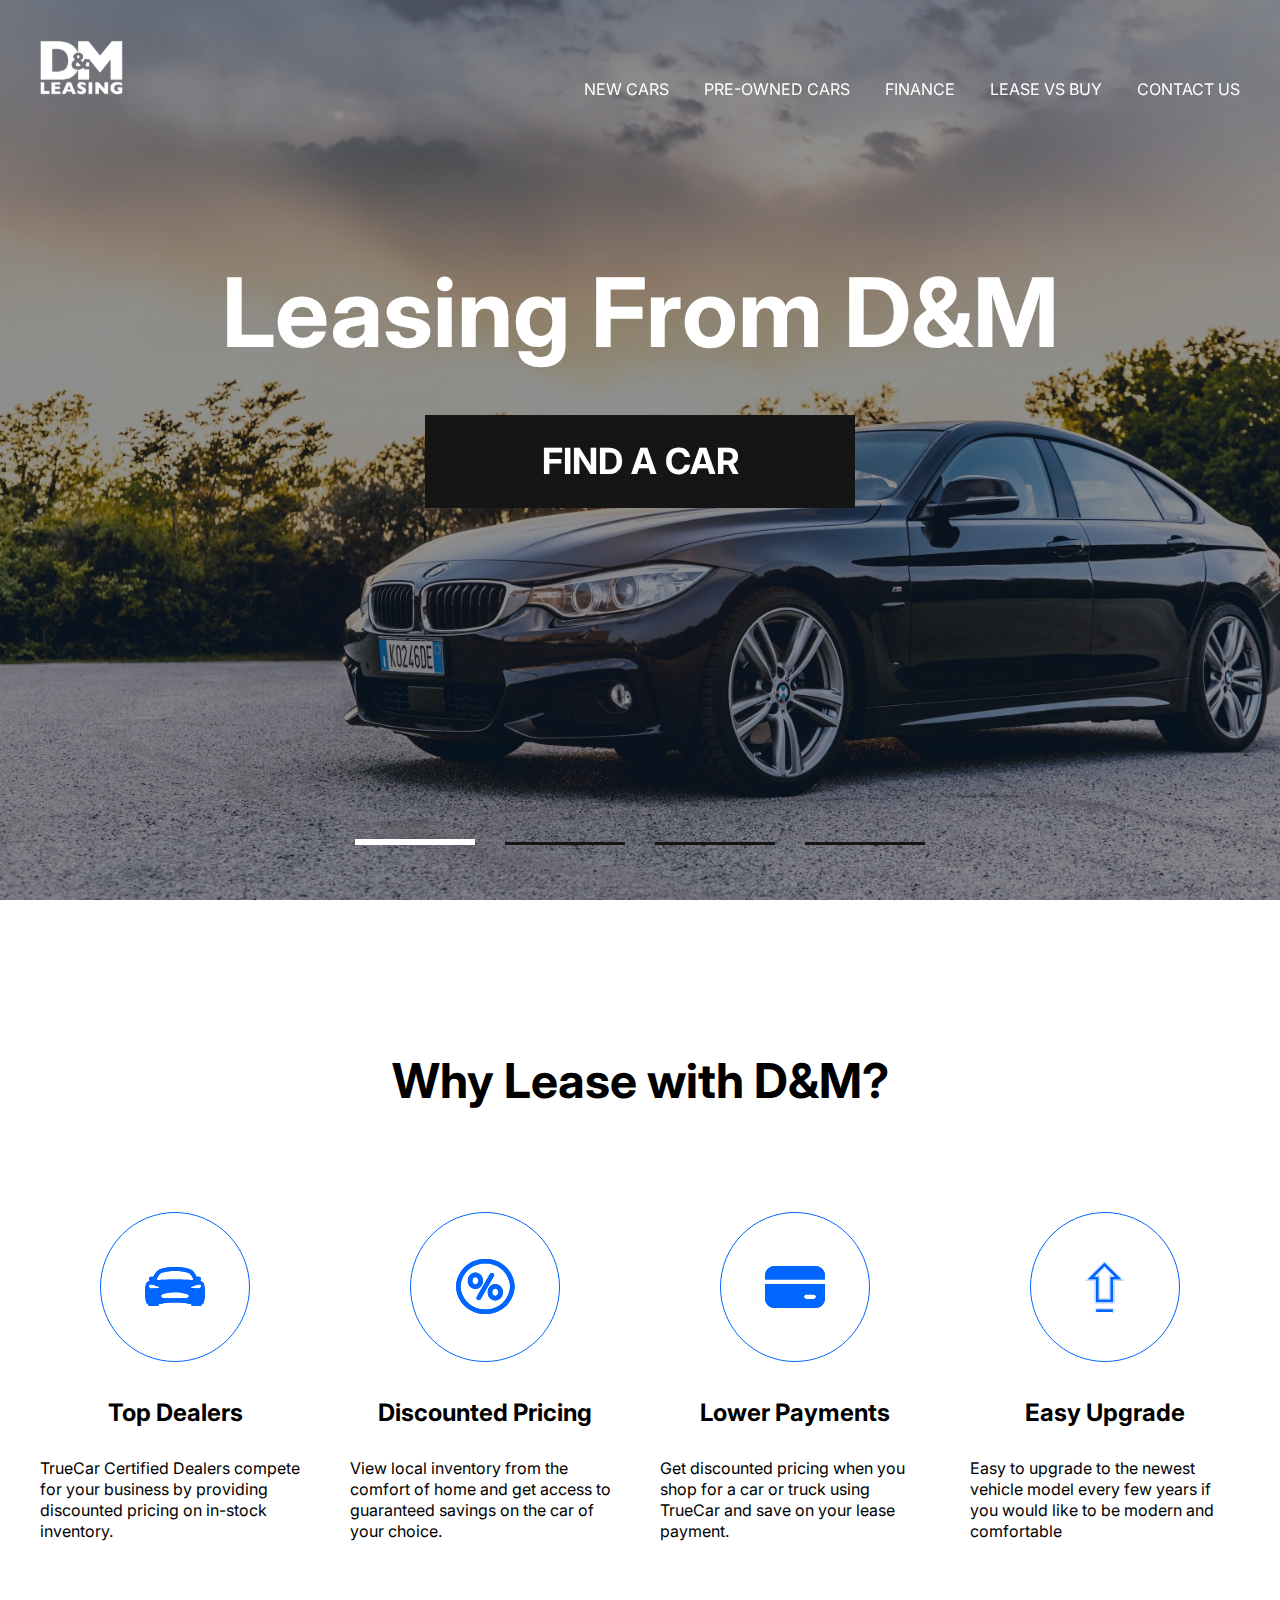
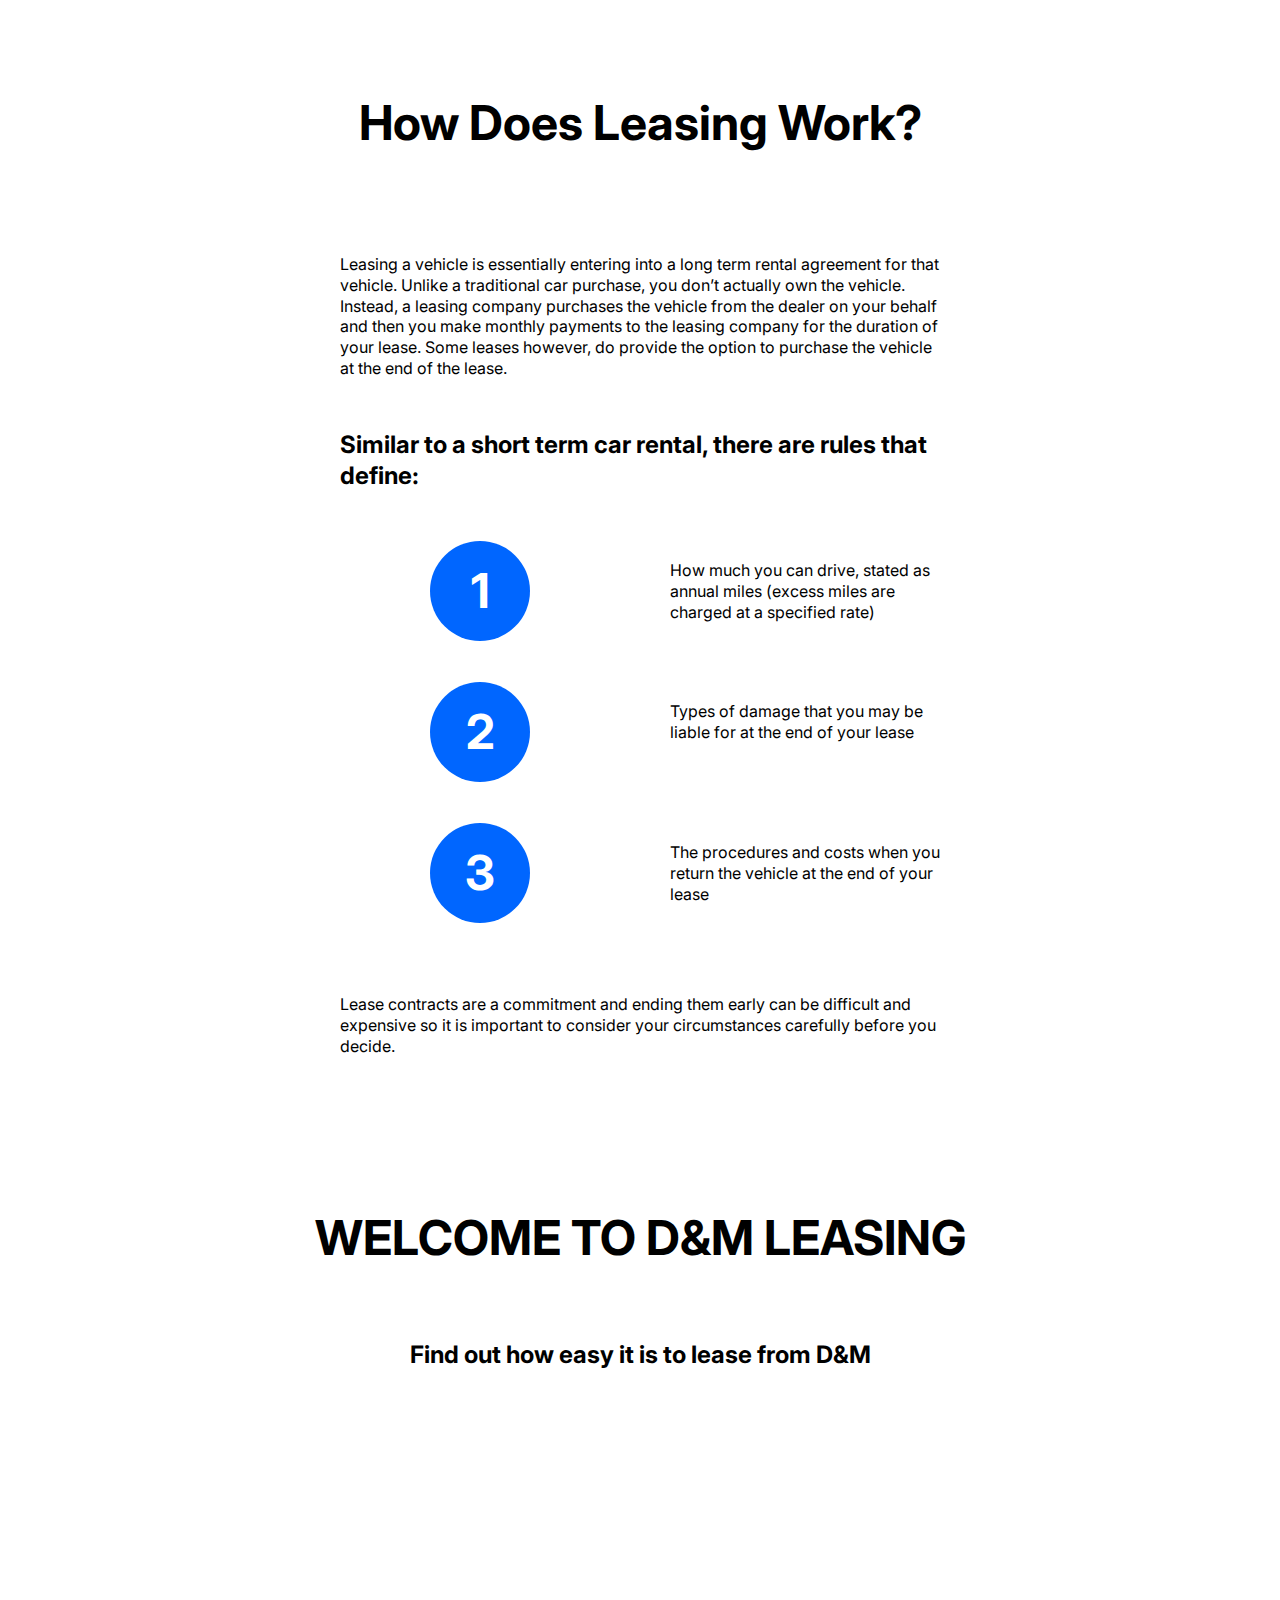
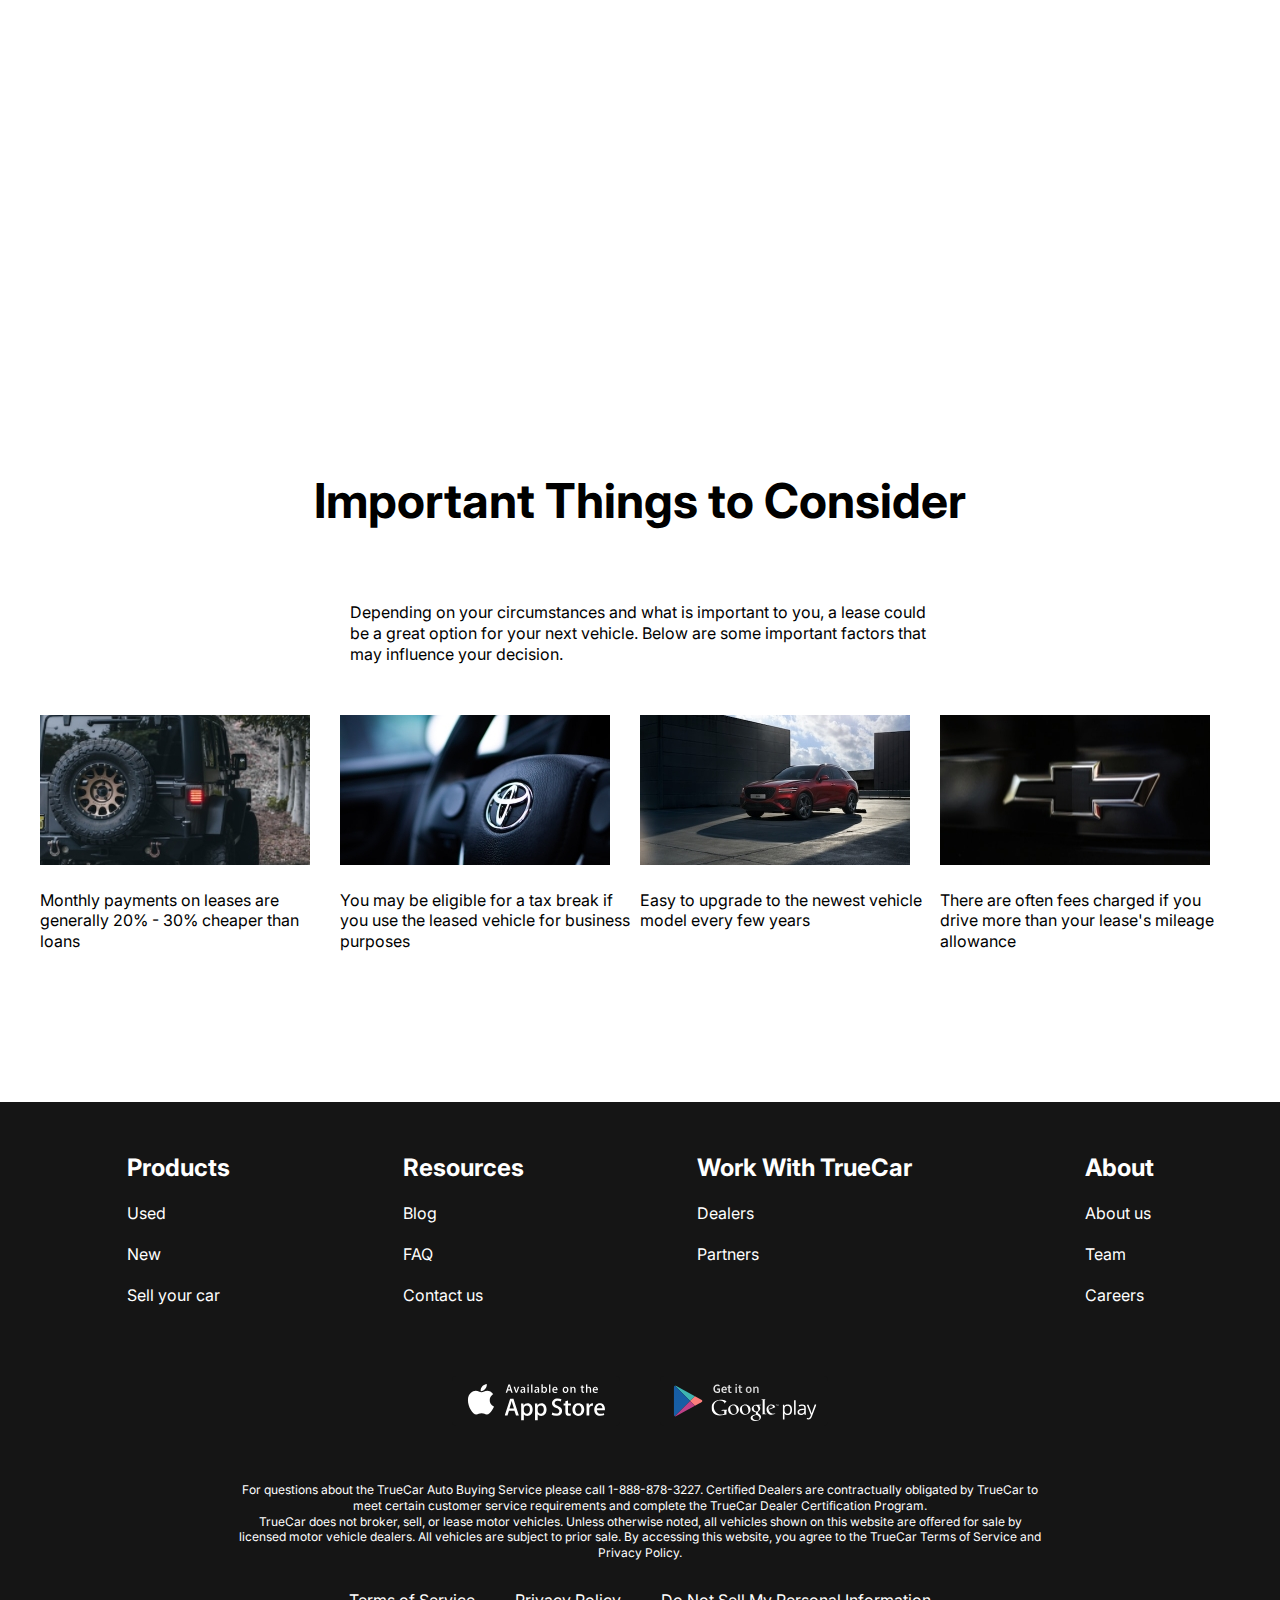
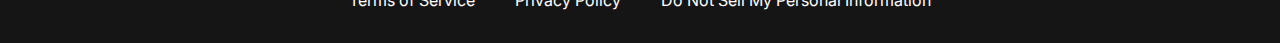
==== commit 50027e22: "Update index.html" ====
--- a/index.html
+++ b/index.html
@@ -16,7 +16,7 @@
             <div class="container">
                 <div class="header__inner">
                     <a href="index.html" class="logo">
-                        <img src="../D&M Leasing/img/logo.svg" alt="" class="logo__img">
+                        <img src="img/logo.svg" alt="" class="logo__img">
                     </a>
                     <nav class="menu">
                         <button class="menu__btn">
@@ -58,7 +58,7 @@
                     <h2 class="section-title">Why Lease with D&M?</h2>
                     <ul class="why-lease__list">
                         <li class="why-lease__item">
-                            <img class="why-lease__item-img" src="../D&M Leasing/img/why-lease-1.svg" alt="">
+                            <img class="why-lease__item-img" src="img/why-lease-1.svg" alt="">
                             <h3 class="why-lease__title">Top Dealers</h3>
                             <p class="why-lease__text">
                                 TrueCar Certified Dealers compete for your business by 
@@ -66,7 +66,7 @@
                             </p>
                         </li>
                         <li class="why-lease__item">
-                            <img class="why-lease__item-img" src="../D&M Leasing/img/why-lease-2.svg" alt="">
+                            <img class="why-lease__item-img" src="img/why-lease-2.svg" alt="">
                             <h3 class="why-lease__title">Discounted Pricing</h3>
                             <p class="why-lease__text">
                                 View local inventory from the comfort of home and get access 
@@ -74,7 +74,7 @@
                             </p>
                         </li>
                         <li class="why-lease__item">
-                            <img class="why-lease__item-img" src="../D&M Leasing/img/why-lease-3.svg" alt="">
+                            <img class="why-lease__item-img" src="img/why-lease-3.svg" alt="">
                             <h3 class="why-lease__title">Lower Payments</h3>
                             <p class="why-lease__text">
                                 Get discounted pricing when you shop for a car or truck using 
@@ -82,7 +82,7 @@
                             </p>
                         </li>
                         <li class="why-lease__item">
-                            <img class="why-lease__item-img" src="../D&M Leasing/img/why-lease-4.svg" alt="">
+                            <img class="why-lease__item-img" src="img/why-lease-4.svg" alt="">
                             <h3 class="why-lease__title">Easy Upgrade</h3>
                             <p class="why-lease__text">
                                 Easy to upgrade to the newest vehicle model every few years if you would 
@@ -146,25 +146,25 @@
                     </p>
                     <ul class="important__list">
                         <li class="important__item">
-                            <img class="important__item-img" src="../D&M Leasing/img/import-1.jpeg" alt="">
+                            <img class="important__item-img" src="img/import-1.jpeg" alt="">
                             <p class="important__item-text">
                                 Monthly payments on leases are generally 20% - 30% cheaper than loans
                             </p>
                         </li>
                         <li class="important__item">
-                            <img class="important__item-img" src="../D&M Leasing/img/import-2.jpeg" alt="">
+                            <img class="important__item-img" src="img/import-2.jpeg" alt="">
                             <p class="important__item-text">
                                 You may be eligible for a tax break if you use the leased vehicle for business purposes
                             </p>
                         </li>
                         <li class="important__item">
-                            <img class="important__item-img" src="../D&M Leasing/img/import-3.jpeg" alt="">
+                            <img class="important__item-img" src="img/import-3.jpeg" alt="">
                             <p class="important__item-text">
                                 Easy to upgrade to the newest vehicle model every few years
                             </p>
                         </li>
                         <li class="important__item">
-                            <img class="important__item-img" src="../D&M Leasing/img/import-4.jpeg" alt="">
+                            <img class="important__item-img" src="img/import-4.jpeg" alt="">
                             <p class="important__item-text">
                                 There are often fees charged if you drive more than your lease's mileage allowance 
                             </p>
@@ -236,12 +236,12 @@
                 <ul class="app">
                     <li class="app__item">
                         <a href="#" class="app__link-item">
-                            <img class="app__item-img" src="../D&M Leasing/img/applestore.svg" alt="">
+                            <img class="app__item-img" src="img/applestore.svg" alt="">
                         </a>
                     </li>
                     <li class="app__item">
                         <a href="#" class="app__link-item">
-                            <img class="app__item-img" src="../D&M Leasing/img/googlestore.svg" alt="">
+                            <img class="app__item-img" src="img/googlestore.svg" alt="">
                         </a>
                     </li>
                 </ul>
